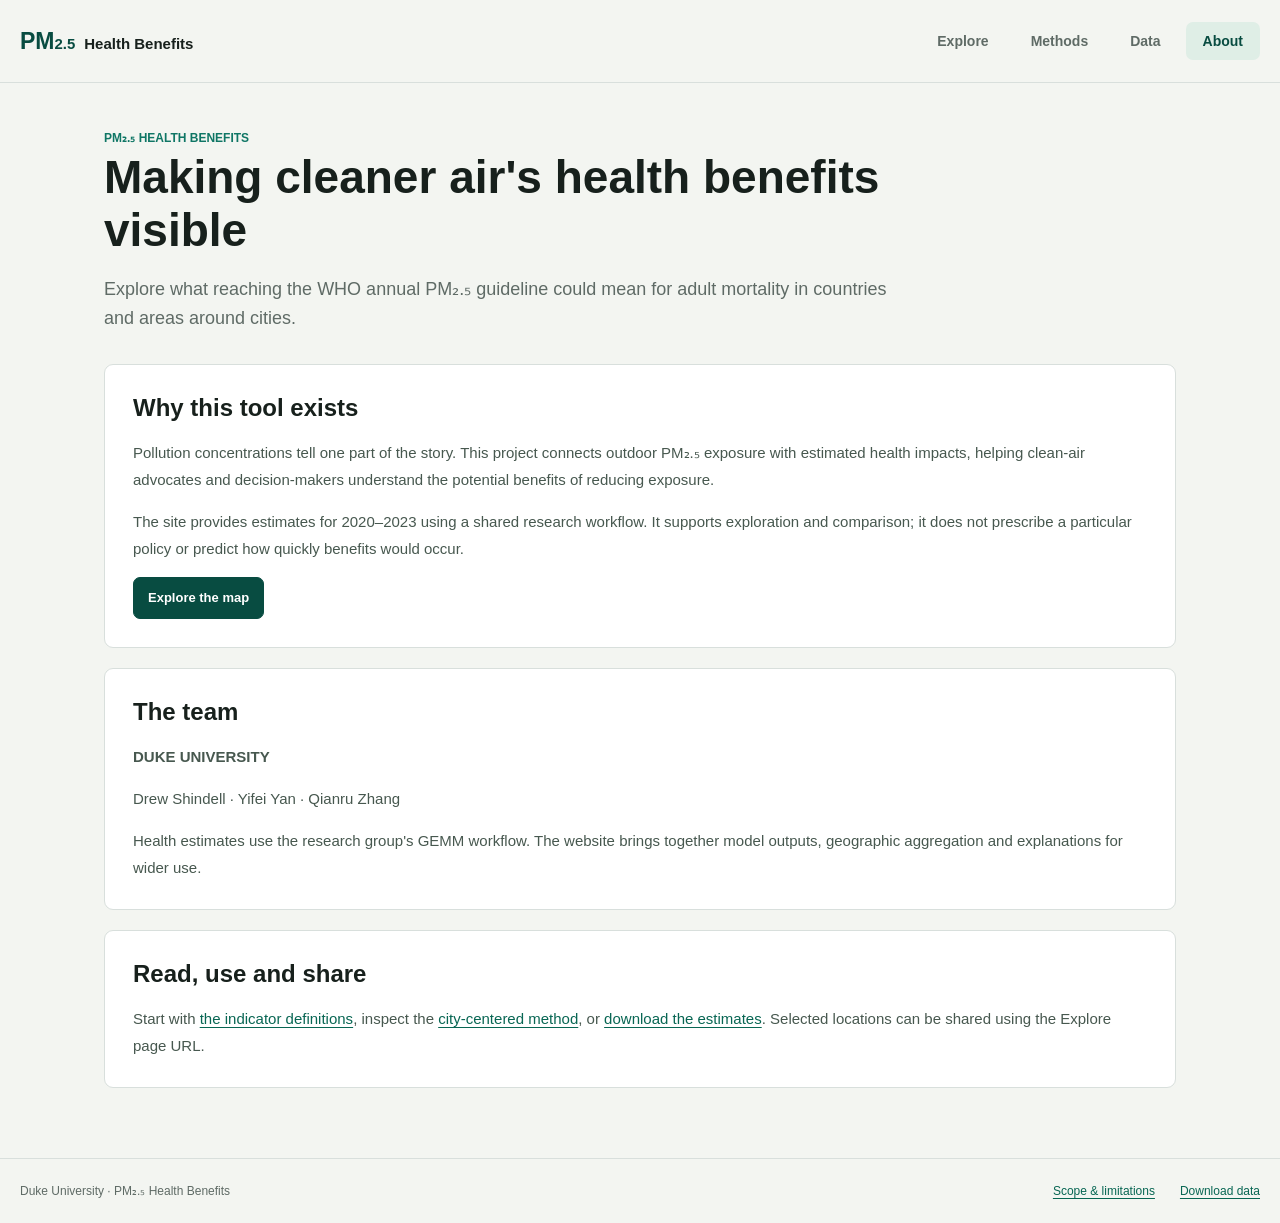
==== about.html @ fd4dfd5a "v1.0.0 对修改建议做出初步修改" ====
<!doctype html><html lang="en"><head><meta charset="utf-8"><meta name="viewport" content="width=device-width, initial-scale=1"><title>About · PM₂.₅ Health Benefits</title><link rel="icon" href="data:,"><link rel="stylesheet" href="./styles.css"><link rel="stylesheet" href="./site.css"><script src="./site.js" defer></script></head><body><a class="skip-link" href="#main">Skip to content</a><header class="site-header"><a class="brand" href="./index.html">PM<sub>2.5</sub><span>Health Benefits</span></a><button class="nav-toggle" type="button" aria-controls="siteNav" aria-expanded="false">Menu</button><nav id="siteNav" aria-label="Main navigation"><a href="./index.html" >Explore</a><a href="./methods.html" >Methods</a><a href="./data.html" >Data</a><a href="./about.html" aria-current="page">About</a></nav></header><main id="main" class="content-page"><p class="eyebrow">PM₂.₅ Health Benefits</p><h1>Making cleaner air's health benefits visible</h1><p class="page-lead">Explore what reaching the WHO annual PM₂.₅ guideline could mean for adult mortality in countries and areas around cities.</p><section class="article-card"><h2>Why this tool exists</h2><p>Pollution concentrations tell one part of the story. This project connects outdoor PM₂.₅ exposure with estimated health impacts, helping clean-air advocates and decision-makers understand the potential benefits of reducing exposure.</p><p>The site provides estimates for 2020–2023 using a shared research workflow. It supports exploration and comparison; it does not prescribe a particular policy or predict how quickly benefits would occur.</p><a class="button primary" href="./index.html">Explore the map</a></section><section class="article-card"><h2>The team</h2><p class="eyebrow">Duke University</p><p>Drew Shindell · Yifei Yan · Qianru Zhang</p><p>Health estimates use the research group's GEMM workflow. The website brings together model outputs, geographic aggregation and explanations for wider use.</p></section><section class="article-card"><h2>Read, use and share</h2><p>Start with <a href="./methods.html#indicators">the indicator definitions</a>, inspect the <a href="./methods.html#city-windows">city-centered method</a>, or <a href="./data.html">download the estimates</a>. Selected locations can be shared using the Explore page URL.</p></section></main><footer class="site-footer"><span>Duke University · PM₂.₅ Health Benefits</span><a href="./methods.html#limitations">Scope &amp; limitations</a><a href="./data.html">Download data</a></footer></body></html>
---- styles.css ----
:root {
  color-scheme: light;
  --ink: #17201c;
  --muted: #5f6b66;
  --line: #d8dfdc;
  --panel: #ffffff;
  --accent: #0f7665;
  --accent-dark: #084c41;
  --warn: #b4472f;
  --bg: #f3f5f1;
  --shadow: 0 18px 46px rgba(23, 32, 28, 0.14);
}

* {
  box-sizing: border-box;
}

body {
  margin: 0;
  min-height: 100vh;
  font-family: Inter, "Segoe UI", Arial, sans-serif;
  color: var(--ink);
  background: var(--bg);
}

button,
select,
input {
  font: inherit;
}

.app {
  padding: 20px;
}

.topbar {
  display: flex;
  align-items: end;
  justify-content: space-between;
  gap: 18px;
  max-width: 1500px;
  margin: 0 auto 16px;
}

.eyebrow,
.section-label,
.panel-label {
  margin: 0 0 6px;
  color: var(--accent);
  font-size: 12px;
  font-weight: 800;
  letter-spacing: 0;
  text-transform: uppercase;
}

h1 {
  margin: 0;
  font-size: clamp(28px, 4vw, 46px);
  line-height: 1.05;
  letter-spacing: 0;
}

.title-subtitle {
  max-width: 900px;
  margin: 10px 0 0;
  color: var(--muted);
  font-size: 15px;
  line-height: 1.45;
}

.top-actions {
  display: flex;
  flex-wrap: wrap;
  justify-content: flex-end;
  gap: 10px;
}

.select-control,
.controls {
  display: flex;
  align-items: center;
  gap: 8px;
  border: 1px solid var(--line);
  border-radius: 8px;
  padding: 6px;
  background: rgba(255, 255, 255, 0.9);
  box-shadow: 0 8px 24px rgba(23, 32, 28, 0.08);
}

.select-control span {
  padding-left: 6px;
  color: var(--muted);
  font-size: 12px;
  font-weight: 800;
  text-transform: uppercase;
}

.select-control .control-note {
  max-width: 150px;
  color: var(--accent-dark);
  font-size: 11px;
  font-weight: 700;
  line-height: 1.2;
}

select:disabled {
  color: #7a8580;
  cursor: not-allowed;
  opacity: 0.7;
}

select {
  border: 0;
  border-radius: 6px;
  padding: 9px 28px 9px 10px;
  color: var(--ink);
  background: #eef5f1;
}

input {
  border: 1px solid var(--line);
  border-radius: 8px;
  padding: 10px 11px;
  color: var(--ink);
  background: #f8faf6;
}

.mode-button {
  min-width: 96px;
  border: 0;
  border-radius: 6px;
  padding: 10px 14px;
  color: var(--muted);
  background: transparent;
  cursor: pointer;
}

.mode-button.active {
  color: #fff;
  background: var(--accent-dark);
}

.workspace {
  display: grid;
  grid-template-columns: minmax(0, 1fr) 370px;
  gap: 16px;
  max-width: 1500px;
  margin: 0 auto;
}

.map-shell,
.panel,
.info-panel {
  border: 1px solid var(--line);
  border-radius: 8px;
  background: var(--panel);
  box-shadow: var(--shadow);
}

.map-shell {
  position: relative;
  align-self: start;
  overflow: hidden;
}

#map {
  position: relative;
  width: 100%;
  aspect-ratio: 2 / 1;
  overflow: hidden;
  background: #f5f8f7;
  touch-action: none;
}

#map svg {
  display: block;
  width: 100%;
  height: 100%;
}

.world-sphere {
  fill: #dce9e8;
}

.map-graticule {
  fill: none;
  stroke: #aebbbb;
  stroke-width: 0.7;
  stroke-opacity: 0.62;
  vector-effect: non-scaling-stroke;
  pointer-events: none;
}

.world-outline {
  fill: none;
  stroke: #667673;
  stroke-width: 1.35;
  vector-effect: non-scaling-stroke;
  pointer-events: none;
}

.country-shape,
.ndlsa-shape,
.city-marker {
  cursor: pointer;
}

.country-shape,
.ndlsa-shape {
  vector-effect: non-scaling-stroke;
}

.country-shape:focus,
.ndlsa-shape:focus,
.city-marker:focus {
  outline: none;
}

.country-shape:focus-visible {
  filter: none;
  stroke: #17201c !important;
  stroke-width: 3px !important;
}

.ndlsa-shape:focus-visible,
.city-marker:focus-visible {
  filter: drop-shadow(0 0 3px #17201c);
}

.map-projection-note {
  margin: 0;
  border-top: 1px solid var(--line);
  padding: 9px 14px 10px;
  color: var(--muted);
  background: #fbfcfa;
  font-size: 11px;
  line-height: 1.4;
}

.map-toolbar {
  position: relative;
  z-index: 2;
  display: flex;
  align-items: flex-start;
  justify-content: space-between;
  gap: 16px;
  border-bottom: 1px solid var(--line);
  padding: 12px 16px;
  background: #fbfcfa;
}

.map-toolbar strong {
  display: block;
  font-size: 17px;
}

.map-toolbar span {
  color: var(--muted);
  font-size: 13px;
}

.legend {
  display: flex;
  flex-direction: column;
  align-items: flex-start;
  gap: 6px;
  border: 1px solid var(--line);
  border-radius: 8px;
  padding: 8px 10px;
  background: rgba(255, 255, 255, 0.9);
}

.legend-row {
  display: flex;
  align-items: center;
  gap: 6px;
}

.legend-color-row {
  gap: 4px;
}

.legend-swatch {
  width: 18px;
  height: 12px;
  border: 1px solid rgba(23, 32, 28, 0.18);
  border-radius: 2px;
}

.swatch-1 { background: #dcefd4; }
.swatch-2 { background: #a8d2bf; }
.swatch-3 { background: #4ba58a; }
.swatch-4 { background: #0f7665; }
.swatch-5 { background: #b4472f; }

.legend .legend-caption {
  color: var(--muted);
  font-size: 11px;
}

.legend-size-row {
  min-height: 38px;
  align-items: flex-end;
}

.size-legend-item {
  display: inline-flex;
  align-items: flex-end;
  gap: 4px;
}

.legend-circle {
  display: inline-block;
  flex: 0 0 auto;
  border: 1px solid #ffffff;
  border-radius: 50%;
  background: var(--accent);
  box-shadow: 0 0 0 1px rgba(23, 32, 28, 0.28);
}

.panel {
  height: auto;
  min-height: 700px;
  overflow: visible;
  padding: 22px;
}

.picker-panel {
  display: grid;
  grid-template-columns: minmax(0, 1.15fr) minmax(120px, 0.85fr);
  gap: 10px;
  margin-bottom: 18px;
  padding-bottom: 18px;
  border-bottom: 1px solid var(--line);
}

.picker-panel label,
.picker-search-field {
  display: grid;
  gap: 7px;
}

.picker-search-field > label {
  display: block;
}

.picker-panel span {
  color: var(--muted);
  font-size: 12px;
  font-weight: 800;
  text-transform: uppercase;
}

.picker-panel select,
.picker-panel input {
  width: 100%;
  border: 1px solid var(--line);
  min-height: 42px;
  background: #f8faf6;
}

.search-input-wrap {
  position: relative;
}

.search-input-wrap input {
  padding-right: 11px;
}

.search-input-wrap:has(.search-clear:not([hidden])) input {
  padding-right: 42px;
}

.search-clear {
  position: absolute;
  top: 50%;
  right: 4px;
  display: grid;
  width: 34px;
  height: 34px;
  transform: translateY(-50%);
  place-items: center;
  border: 0;
  border-radius: 6px;
  padding: 0;
  color: var(--muted);
  background: transparent;
  font: 600 21px/1 system-ui, sans-serif;
  cursor: pointer;
}

.search-clear[hidden] {
  display: none;
}

.search-clear:hover,
.search-clear:focus-visible {
  color: #fff;
  background: var(--accent-dark);
  outline: none;
}

.panel h2 {
  margin: 0 0 6px;
  font-size: 25px;
  line-height: 1.15;
}

.selection-context {
  display: flex;
  flex-wrap: wrap;
  align-items: center;
  gap: 6px 10px;
  margin: 0 0 15px;
  color: var(--muted);
  line-height: 1.45;
}

.selection-context-item {
  font-size: 12px;
}

.selection-context-highlight {
  display: inline-flex;
  align-items: center;
  min-height: 29px;
  border: 1px solid rgba(15, 118, 101, 0.3);
  border-radius: 6px;
  padding: 4px 8px;
  color: var(--accent-dark);
  background: #eef7f3;
  font-size: 14px;
  line-height: 1.15;
}

.selection-context-prominent {
  min-height: 33px;
  padding: 5px 10px;
  border-color: rgba(15, 118, 101, 0.42);
  background: #e5f4ee;
  font-size: 16px;
}

.avoidable-insight {
  margin-bottom: 14px;
  border: 1px solid rgba(15, 118, 101, 0.36);
  border-radius: 8px;
  padding: 12px;
  background: #eef7f3;
}

.avoidable-insight-copy {
  display: grid;
  grid-template-columns: auto 1fr;
  align-items: center;
  gap: 10px;
}

.avoidable-insight-copy strong {
  color: var(--accent-dark);
  font-size: 27px;
  line-height: 1;
}

.avoidable-insight-copy span {
  color: var(--muted);
  font-size: 11px;
  font-weight: 700;
  line-height: 1.35;
}

.avoidable-progress {
  height: 6px;
  margin-top: 10px;
  overflow: hidden;
  border-radius: 999px;
  background: rgba(15, 118, 101, 0.14);
}

.avoidable-progress span {
  display: block;
  width: 0;
  height: 100%;
  border-radius: inherit;
  background: var(--accent);
  transition: width 180ms ease;
}

.metric-grid {
  display: grid;
  grid-template-columns: 1fr 1fr;
  gap: 10px;
}

.metric {
  min-height: 112px;
  border: 1px solid var(--line);
  border-radius: 8px;
  padding: 12px;
  background: #f8faf6;
}

.is-hidden {
  display: none !important;
}

.metric span {
  display: block;
  min-height: 31px;
  color: var(--muted);
  font-size: 12px;
  font-weight: 700;
}

.metric strong {
  display: block;
  margin-top: 8px;
  font-size: 22px;
  line-height: 1;
}

.metric-primary {
  border-color: rgba(15, 118, 101, 0.42);
  background: #eef7f3;
}

.metric-primary strong {
  color: var(--accent-dark);
  font-size: 25px;
}

.metric-secondary {
  background: #fbfcfa;
}

.metric-secondary strong {
  font-size: 19px;
}

.uncertainty {
  display: block;
  margin-top: 7px;
  color: var(--muted);
  font-size: 11px;
  line-height: 1.25;
}

.age-table-wrap {
  margin-top: 20px;
}

.age-table-wrap h3 {
  margin: 0 0 10px;
  font-size: 16px;
}

.age-row {
  display: grid;
  grid-template-columns: 58px 1fr 1fr 58px;
  gap: 8px;
  padding: 8px 0;
  border-bottom: 1px solid var(--line);
  color: var(--muted);
  font-size: 12px;
}

.age-row strong {
  color: var(--ink);
}

.age-row.age-header {
  padding-top: 0;
  color: var(--ink);
  font-size: 10px;
  font-weight: 800;
  text-transform: uppercase;
}

.info-grid {
  display: grid;
  grid-template-columns: repeat(2, minmax(0, 1fr));
  gap: 16px;
  max-width: 1500px;
  margin: 16px auto 0;
}

.info-panel {
  padding: 20px;
}

.info-panel h2 {
  margin: 0 0 10px;
}

.info-panel p {
  margin: 0;
  color: var(--muted);
  line-height: 1.55;
}

.mobile-details summary {
  display: none;
}

.resources-panel {
  border: 1px solid var(--line);
  border-radius: 8px;
  padding: 20px;
  background: var(--panel);
  box-shadow: var(--shadow);
}

.resources-panel h2 {
  margin: 0 0 10px;
}

.resources-panel p {
  margin: 0;
  color: var(--muted);
  line-height: 1.55;
}

.resources-grid {
  display: grid;
  grid-template-columns: minmax(0, 2fr) minmax(260px, 0.7fr);
  gap: 16px;
  max-width: 1500px;
  margin: 16px auto 0;
}

.references ol {
  margin: 0;
  padding-left: 22px;
  color: var(--muted);
}

.references li {
  margin: 0 0 9px;
  line-height: 1.45;
}

.references a {
  color: var(--accent-dark);
}

sub,
sup {
  line-height: 0;
}

.map-tooltip {
  position: absolute;
  z-index: 4;
  max-width: min(340px, calc(100% - 24px));
  border: 1px solid rgba(23, 32, 28, 0.16);
  border-radius: 8px;
  padding: 8px 10px;
  color: var(--ink);
  background: rgba(255, 255, 255, 0.97);
  box-shadow: 0 10px 26px rgba(23, 32, 28, 0.14);
  font-size: 12px;
  line-height: 1.4;
  pointer-events: none;
}

.map-tooltip strong {
  display: block;
  margin-bottom: 3px;
}

.map-tooltip span {
  display: block;
  color: var(--muted);
}

.map-status {
  position: absolute;
  z-index: 5;
  top: 50%;
  left: 50%;
  display: grid;
  width: min(390px, calc(100% - 36px));
  transform: translate(-50%, -50%);
  justify-items: center;
  gap: 8px;
  border: 1px solid rgba(23, 32, 28, 0.16);
  border-radius: 10px;
  padding: 18px;
  color: var(--ink);
  background: rgba(255, 255, 255, 0.97);
  box-shadow: 0 12px 32px rgba(23, 32, 28, 0.16);
  text-align: center;
}

.map-status[hidden] {
  display: none;
}

.map-status strong {
  font-size: 16px;
}

.map-status > span:not(.map-status-spinner) {
  color: var(--muted);
  font-size: 12px;
  line-height: 1.4;
}

.map-status-spinner {
  width: 26px;
  height: 26px;
  border: 3px solid rgba(15, 118, 101, 0.2);
  border-top-color: var(--accent);
  border-radius: 50%;
  animation: map-status-spin 750ms linear infinite;
}

.map-status.is-error .map-status-spinner {
  display: none;
}

.map-status.is-error strong {
  color: var(--warn);
}

.map-status button {
  border: 0;
  border-radius: 7px;
  padding: 9px 16px;
  color: #fff;
  background: var(--accent-dark);
  font-weight: 800;
  cursor: pointer;
}

#map[aria-busy="true"] .map-zoom-controls {
  pointer-events: none;
  opacity: 0.42;
}

@keyframes map-status-spin {
  to {
    transform: rotate(360deg);
  }
}

.map-zoom-controls {
  position: absolute;
  z-index: 3;
  top: 10px;
  left: 10px;
  display: grid;
  overflow: hidden;
  border: 1px solid rgba(23, 32, 28, 0.2);
  border-radius: 7px;
  background: rgba(255, 255, 255, 0.94);
  box-shadow: 0 3px 10px rgba(23, 32, 28, 0.12);
}

.map-zoom-controls button {
  width: 32px;
  height: 30px;
  border: 0;
  border-bottom: 1px solid rgba(23, 32, 28, 0.14);
  padding: 0;
  color: var(--ink);
  background: transparent;
  font: 700 18px/1 system-ui, sans-serif;
  cursor: pointer;
}

.map-zoom-controls button:last-child {
  border-bottom: 0;
  font-size: 15px;
}

.map-zoom-controls button:hover,
.map-zoom-controls button:focus-visible {
  color: #fff;
  background: var(--accent-dark);
  outline: none;
}

@media (max-width: 980px) {
  .topbar,
  .workspace,
  .info-grid,
  .resources-grid {
    grid-template-columns: 1fr;
  }

  .topbar {
    display: grid;
  }

  .top-actions {
    justify-content: stretch;
  }

  .select-control,
  .controls {
    flex: 1;
  }

  .workspace,
  .info-grid,
  .resources-grid {
    display: grid;
  }

  .map-shell,
  .panel {
    min-height: 560px;
  }

  .panel {
    height: auto;
    overflow-y: visible;
  }

}

@media (max-width: 700px) {
  .map-toolbar {
    flex-direction: column;
  }

  .map-shell,
  #map {
    min-height: 0;
  }

  .legend {
    max-width: 100%;
  }

  .legend-color-row,
  .legend-size-row {
    flex-wrap: wrap;
  }

  .metric-grid {
    grid-template-columns: 1fr;
  }

  .picker-panel {
    grid-template-columns: 1fr;
  }

  .mobile-details summary {
    display: flex;
    min-height: 44px;
    align-items: center;
    justify-content: space-between;
    gap: 10px;
    border: 1px solid var(--line);
    border-radius: 7px;
    padding: 10px 12px;
    color: var(--accent-dark);
    background: #eef5f1;
    font-size: 13px;
    font-weight: 800;
    cursor: pointer;
    list-style: none;
  }

  .mobile-details summary::-webkit-details-marker {
    display: none;
  }

  .mobile-details summary::after {
    content: "+";
    font-size: 19px;
    line-height: 1;
  }

  .mobile-details[open] summary::after {
    content: "−";
  }

  .mobile-details[open] .mobile-details-content {
    margin-top: 12px;
  }
}

@media (min-width: 981px) {
  .map-shell {
    position: sticky;
    top: 16px;
  }
}

@media (min-width: 981px) and (max-width: 1250px) {
  .info-grid {
    grid-template-columns: 1fr 1fr;
  }
}
---- site.css ----
/* Shared V5 navigation and page layout; keeps the existing map visual language. */
[hidden] { display: none !important; }
.sr-only { position: absolute; width: 1px; height: 1px; padding: 0; margin: -1px; overflow: hidden; clip: rect(0,0,0,0); white-space: nowrap; border: 0; }
html { scroll-behavior: smooth; scroll-padding-top: 24px; }
a { color: #086653; text-underline-offset: 3px; }
a:hover { color: #123f35; }
button, a, input, select { -webkit-tap-highlight-color: transparent; }
:focus-visible { outline: 3px solid #357eaf; outline-offset: 3px; }
button { cursor: pointer; }
button:disabled { cursor: not-allowed; opacity: .55; }
.skip-link { position: absolute; top: -100px; left: 16px; z-index: 100; background: white; padding: 12px; }
.skip-link:focus { top: 8px; }
.site-header { max-width: 1500px; margin: 0 auto; padding: 22px 20px; display: flex; align-items: center; justify-content: space-between; gap: 20px; border-bottom: 1px solid var(--line); }
.brand { display: inline-flex; align-items: baseline; gap: 9px; color: var(--accent-dark); font-size: 23px; font-weight: 800; text-decoration: none; white-space: nowrap; }
.brand sub { font-size: .65em; margin-left: -9px; }
.brand span { color: var(--ink); font-size: 15px; font-weight: 600; }
#siteNav { display: flex; align-items: center; gap: 8px; }
#siteNav a { padding: 11px 17px; border-radius: 7px; text-decoration: none; color: var(--muted); font-size: 14px; font-weight: 700; }
#siteNav a:hover { background: #e7eeea; }
#siteNav a[aria-current="page"] { background: #dfeee6; color: var(--accent-dark); }
.nav-toggle { display: none; border: 1px solid var(--line); border-radius: 6px; padding: 10px 14px; background: white; }
.site-footer { max-width: 1500px; margin: 30px auto 0; padding: 25px 20px; border-top: 1px solid var(--line); display: flex; flex-wrap: wrap; gap: 14px 25px; font-size: 12px; color: var(--muted); }
.site-footer span { margin-right: auto; }
.app { padding-top: 28px; }
.topbar { align-items: start; }
.topbar h1 { max-width: 850px; font-size: clamp(27px, 3vw, 40px); line-height: 1.14; }
.title-subtitle { max-width: 760px; }
.top-actions { flex-shrink: 0; max-width: 310px; }
.select-control { flex-wrap: wrap; }
.scope-note { max-width: 1500px; margin: 0 auto 18px; font-size: 12px; color: var(--muted); line-height: 1.6; }
.workspace { grid-template-columns: minmax(0, 1fr) 390px; }
.map-toolbar { gap: 14px; align-items: start; }
.map-toolbar > div:first-child { flex: 1; min-width: 0; }
.legend { flex-shrink: 0; max-width: 290px; }
.legend-caption { line-height: 1.45; }
.legend-color-row { flex-wrap: wrap; }
.legend-key { display: inline-flex; align-items: center; gap: 4px; white-space: nowrap; }
.window-toggle { display: flex; flex-wrap: wrap; align-items: center; gap: 8px; margin: 12px 16px 0; font-size: 13px; font-weight: 700; }
.window-toggle input, .detail-toggle input { accent-color: var(--accent-dark); width: 17px; height: 17px; }
.window-toggle span { font-size: 11px; color: var(--muted); font-weight: 400; }
.panel { min-height: 0; padding: 20px; }
.metric span { line-height: 1.4; }
.metric strong { line-height: 1.15; }
.small-note { font-size: 12px; line-height: 1.6; color: var(--muted); }
.button-row { display: flex; flex-wrap: wrap; gap: 8px; }
.button { display: inline-flex; align-items: center; justify-content: center; min-height: 42px; padding: 10px 14px; background: white; color: var(--accent-dark); border: 1px solid #b7c8bf; border-radius: 7px; font-size: 13px; font-weight: 700; line-height: 1.4; text-decoration: none; }
.button:hover:not(:disabled) { background: #eaf3ee; }
.button.primary { background: var(--accent-dark); color: white; border-color: var(--accent-dark); }
.button.primary:hover:not(:disabled) { background: #0b6552; }
.selection-actions .button { flex: 1; }
.detail-toggle { display: flex; align-items: center; gap: 7px; font-size: 12px; }
.age-table { overflow-x: auto; }
.data-table { width: 100%; border-collapse: collapse; font-size: 13px; text-align: left; }
.data-table th, .data-table td { padding: 13px 14px; border-bottom: 1px solid var(--line); vertical-align: top; line-height: 1.5; }
.data-table thead th { background: #eaf1eb; color: var(--accent-dark); font-weight: 700; }
.data-table tbody th { font-weight: 600; }
.data-table td { color: #43574c; font-variant-numeric: tabular-nums; }
.data-table tfoot { border-top: 2px solid #8baa99; background: #f1f6f2; }
.age-summary { font-size: 11px; }
.age-summary th, .age-summary td { padding: 9px 5px; }
.age-summary th:first-child { white-space: nowrap; }
.age-summary thead th { font-size: 10px; }
.selected-age { background: #e8f4ed; }
.comparison-section, .explore-note { max-width: 1500px; margin: 24px auto 0; padding: 24px; border: 1px solid var(--line); border-radius: 9px; background: white; }
.section-heading { display: flex; align-items: center; justify-content: space-between; gap: 18px; flex-wrap: wrap; }
.section-heading h2, .explore-note h2 { margin: 0; font-size: 24px; }
.comparison-section > p, .explore-note p { font-size: 14px; line-height: 1.65; color: var(--muted); }
.comparison-empty { background: #f5f8f4; border: 1px dashed #b7c8bf; padding: 30px; text-align: center; color: var(--muted); font-size: 14px; }
.table-scroll { overflow-x: auto; max-width: 100%; }
.comparison-table { min-width: 570px; }
.comparison-table th:not(:first-child), .comparison-table td { min-width: 175px; }
.comparison-table thead th:first-child { width: 245px; }
.comparison-table small { display: block; font-size: 11px; margin-top: 3px; }
.remove-location { display: block; margin-top: 8px; background: none; border: 0; padding: 5px 0; text-decoration: underline; color: #625b50; font-size: 11px; }
.content-page { max-width: 1120px; margin: 0 auto; padding: 48px 24px 20px; }
.content-page h1 { max-width: 900px; line-height: 1.15; font-size: clamp(30px, 4vw, 46px); }
.page-lead { max-width: 800px; font-size: 18px; color: var(--muted); line-height: 1.6; margin: 18px 0 32px; }
.article-card { padding: 28px; background: white; border: 1px solid var(--line); border-radius: 9px; margin-bottom: 20px; }
.article-card h2 { margin: 0 0 16px; font-size: 24px; line-height: 1.25; }
.article-card p, .article-card li, .article-card dd { line-height: 1.8; font-size: 15px; color: #47584f; }
.article-card p:last-child { margin-bottom: 0; }
.article-card li { margin-bottom: 12px; }
.article-card dt { font-size: 16px; font-weight: 750; margin-top: 22px; }
.article-card dd { margin: 8px 0 16px; }
.article-card a { overflow-wrap: anywhere; }
.download-grid { display: grid; grid-template-columns: 1fr 1fr; gap: 20px; }
.download-grid .article-card { display: flex; flex-direction: column; align-items: start; }
.download-grid .button { margin-top: auto; }
.method-layout { display: grid; grid-template-columns: 200px minmax(0, 1fr); gap: 25px; align-items: start; }
.method-toc { position: sticky; top: 24px; display: flex; flex-direction: column; gap: 14px; font-size: 13px; padding: 16px 0; }
.method-toc strong { margin-bottom: 4px; }
.method-toc a { text-decoration: none; }
.method-toc a:hover { text-decoration: underline; }
.references li { font-size: 13px; }
@media (max-width: 1150px) {
  .map-toolbar { flex-direction: column; }
  .legend { max-width: 100%; }
  .workspace { grid-template-columns: minmax(0, 1fr) 365px; }
}
@media (max-width: 980px) {
  .workspace { grid-template-columns: 1fr; }
  .map-shell { min-height: 0; }
  .top-actions { max-width: none; justify-content: start; }
  .panel { min-height: 0; }
  .method-layout { grid-template-columns: 1fr; }
  .method-toc { position: static; flex-direction: row; flex-wrap: wrap; padding-top: 0; }
  .method-toc strong { flex-basis: 100%; }
  .age-summary { font-size: 13px; }
}
@media (max-width: 600px) {
  .site-header { padding: 16px; flex-wrap: wrap; gap: 12px; }
  .brand { font-size: 21px; }
  .brand span { font-size: 13px; }
  .nav-toggle { display: inline-block; }
  #siteNav { display: none; flex-basis: 100%; flex-wrap: wrap; }
  #siteNav.is-open { display: flex; }
  #siteNav a { flex: 1; padding: 10px; text-align: center; }
  .app { padding: 22px 12px; }
  .content-page { padding: 30px 16px 10px; }
  .article-card { padding: 20px; }
  .download-grid { grid-template-columns: 1fr; gap: 0; }
  .comparison-section, .explore-note { padding: 18px; }
  .page-lead { font-size: 16px; }
  .metric-grid { grid-template-columns: 1fr 1fr; }
  .metric { min-width: 0; padding: 10px; }
  .metric-primary strong { font-size: 22px; }
  .metric strong { overflow-wrap: anywhere; }
  .age-summary { font-size: 11px; }
  .site-footer { margin-top: 10px; }
}
@media (prefers-reduced-motion: reduce) { html { scroll-behavior: auto; } * { transition: none !important; } }
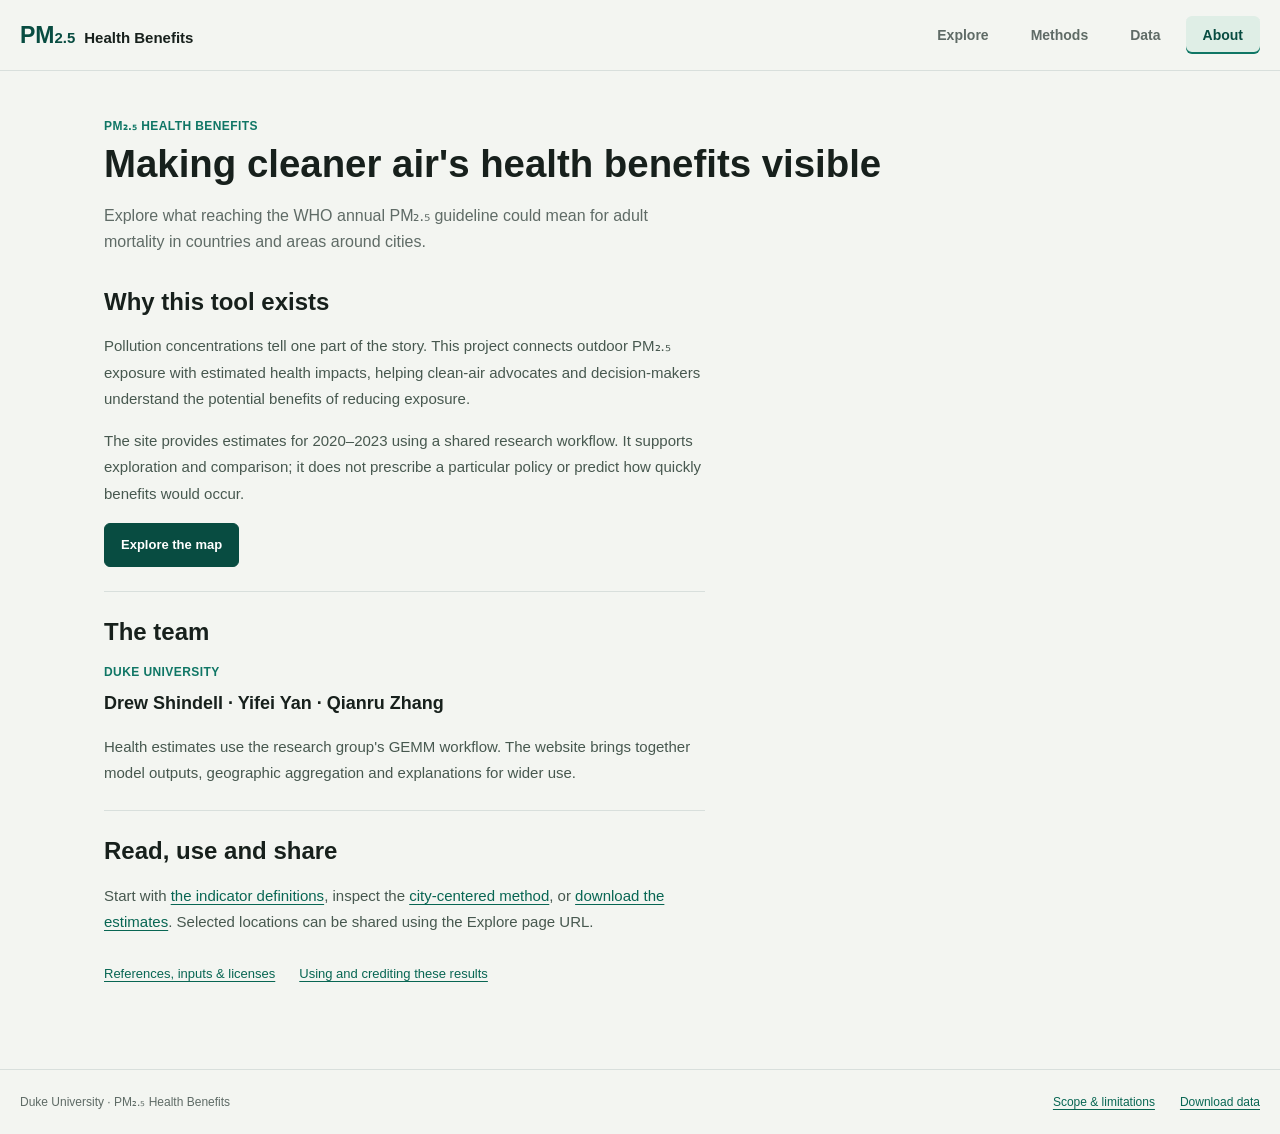
==== commit cc03cb73: "Polish website UI, SEO and error handling" ====
--- a/about.html
+++ b/about.html
@@ -1 +1,15 @@
-<!doctype html><html lang="en"><head><meta charset="utf-8"><meta name="viewport" content="width=device-width, initial-scale=1"><title>About · PM₂.₅ Health Benefits</title><link rel="icon" href="data:,"><link rel="stylesheet" href="./styles.css"><link rel="stylesheet" href="./site.css"><script src="./site.js" defer></script></head><body><a class="skip-link" href="#main">Skip to content</a><header class="site-header"><a class="brand" href="./index.html">PM<sub>2.5</sub><span>Health Benefits</span></a><button class="nav-toggle" type="button" aria-controls="siteNav" aria-expanded="false">Menu</button><nav id="siteNav" aria-label="Main navigation"><a href="./index.html" >Explore</a><a href="./methods.html" >Methods</a><a href="./data.html" >Data</a><a href="./about.html" aria-current="page">About</a></nav></header><main id="main" class="content-page"><p class="eyebrow">PM₂.₅ Health Benefits</p><h1>Making cleaner air's health benefits visible</h1><p class="page-lead">Explore what reaching the WHO annual PM₂.₅ guideline could mean for adult mortality in countries and areas around cities.</p><section class="article-card"><h2>Why this tool exists</h2><p>Pollution concentrations tell one part of the story. This project connects outdoor PM₂.₅ exposure with estimated health impacts, helping clean-air advocates and decision-makers understand the potential benefits of reducing exposure.</p><p>The site provides estimates for 2020–2023 using a shared research workflow. It supports exploration and comparison; it does not prescribe a particular policy or predict how quickly benefits would occur.</p><a class="button primary" href="./index.html">Explore the map</a></section><section class="article-card"><h2>The team</h2><p class="eyebrow">Duke University</p><p>Drew Shindell · Yifei Yan · Qianru Zhang</p><p>Health estimates use the research group's GEMM workflow. The website brings together model outputs, geographic aggregation and explanations for wider use.</p></section><section class="article-card"><h2>Read, use and share</h2><p>Start with <a href="./methods.html#indicators">the indicator definitions</a>, inspect the <a href="./methods.html#city-windows">city-centered method</a>, or <a href="./data.html">download the estimates</a>. Selected locations can be shared using the Explore page URL.</p></section></main><footer class="site-footer"><span>Duke University · PM₂.₅ Health Benefits</span><a href="./methods.html#limitations">Scope &amp; limitations</a><a href="./data.html">Download data</a></footer></body></html>+<!doctype html><html lang="en"><head><meta charset="utf-8"><meta name="viewport" content="width=device-width, initial-scale=1"><title>About · PM₂.₅ Health Benefits</title><meta name="description" content="Learn about the PM₂.₅ Health Benefits project, its Duke University team, research context, methods and data sources.">
+<meta property="og:type" content="website">
+<meta property="og:site_name" content="PM₂.₅ Health Benefits">
+<meta property="og:title" content="About · PM₂.₅ Health Benefits">
+<meta property="og:description" content="Learn about the PM₂.₅ Health Benefits project, its Duke University team, research context, methods and data sources.">
+<meta property="og:locale" content="en_US">
+<link rel="icon" type="image/svg+xml" href="./assets/favicon.svg"><link rel="stylesheet" href="./styles.css"><link rel="stylesheet" href="./site.css"><link rel="stylesheet" href="./data-about.css"><script src="./site.js" defer></script><link rel="canonical" href="https://yifeiiii0129.github.io/PM2.5/about.html">
+<meta property="og:url" content="https://yifeiiii0129.github.io/PM2.5/about.html">
+<meta property="og:image" content="https://yifeiiii0129.github.io/PM2.5/assets/share-preview.png">
+<meta property="og:image:type" content="image/png">
+<meta property="og:image:width" content="1200">
+<meta property="og:image:height" content="630">
+<meta property="og:image:alt" content="PM₂.₅ Health Benefits: a world map of potential health benefits at the WHO guideline. Estimates for adults aged 25+, 2023.">
+<meta name="twitter:card" content="summary_large_image">
+</head><body><a class="skip-link" href="#main">Skip to content</a><header class="site-header"><a class="brand" href="./index.html">PM<sub>2.5</sub><span>Health Benefits</span></a><button class="nav-toggle" type="button" aria-controls="siteNav" aria-expanded="false">Menu</button><nav id="siteNav" aria-label="Main navigation"><a href="./index.html" >Explore</a><a href="./methods.html" >Methods</a><a href="./data.html" >Data</a><a href="./about.html" aria-current="page">About</a></nav></header><main id="main" class="content-page about-page"><p class="eyebrow">PM₂.₅ Health Benefits</p><h1>Making cleaner air's health benefits visible</h1><p class="page-lead">Explore what reaching the WHO annual PM₂.₅ guideline could mean for adult mortality in countries and areas around cities.</p><section class="about-section"><h2>Why this tool exists</h2><p>Pollution concentrations tell one part of the story. This project connects outdoor PM₂.₅ exposure with estimated health impacts, helping clean-air advocates and decision-makers understand the potential benefits of reducing exposure.</p><p>The site provides estimates for 2020–2023 using a shared research workflow. It supports exploration and comparison; it does not prescribe a particular policy or predict how quickly benefits would occur.</p><a class="button primary" href="./index.html">Explore the map</a></section><section class="about-section team-section"><h2>The team</h2><p class="eyebrow">Duke University</p><p class="team-names">Drew Shindell · Yifei Yan · Qianru Zhang</p><p>Health estimates use the research group's GEMM workflow. The website brings together model outputs, geographic aggregation and explanations for wider use.</p></section><section class="about-section"><h2>Read, use and share</h2><p>Start with <a href="./methods.html#indicators">the indicator definitions</a>, inspect the <a href="./methods.html#city-windows">city-centered method</a>, or <a href="./data.html">download the estimates</a>. Selected locations can be shared using the Explore page URL.</p><nav class="about-resources" aria-label="Sources and reuse"><a href="./methods.html#references">References, inputs &amp; licenses</a><a href="./data.html#crediting">Using and crediting these results</a></nav></section></main><footer class="site-footer"><span>Duke University · PM₂.₅ Health Benefits</span><a href="./methods.html#limitations">Scope &amp; limitations</a><a href="./data.html">Download data</a></footer></body></html>
--- a/styles.css
+++ b/styles.css
@@ -8,7 +8,20 @@
   --accent-dark: #084c41;
   --warn: #b4472f;
   --bg: #f3f5f1;
-  --shadow: 0 18px 46px rgba(23, 32, 28, 0.14);
+  --shadow: 0 2px 8px rgba(23, 32, 28, 0.035);
+  --space-1: 4px;
+  --space-2: 8px;
+  --space-3: 12px;
+  --space-4: 16px;
+  --space-6: 24px;
+  --space-8: 32px;
+  --radius-control: 6px;
+  --radius-card: 8px;
+  --text-helper: 12px;
+  --text-label: 13px;
+  --text-body: 15px;
+  --text-section: 24px;
+  --control-height: 44px;
 }
 
 * {
--- a/site.css
+++ b/site.css
@@ -92,6 +92,162 @@
 .method-toc a { text-decoration: none; }
 .method-toc a:hover { text-decoration: underline; }
 .references li { font-size: 13px; }
+/* Phase 1: shared visual refinements; existing layout and breakpoints stay in place. */
+body { font-size: var(--text-body); }
+.topbar h1, .content-page h1 { font-size: clamp(28px, 3vw, 40px); line-height: 1.2; font-weight: 700; }
+.eyebrow, .section-label, .panel-label { margin-bottom: var(--space-2); font-weight: 600; letter-spacing: .035em; }
+.title-subtitle { margin-top: var(--space-3); line-height: 1.6; }
+.page-lead { font-size: 16px; margin-top: var(--space-4); margin-bottom: var(--space-8); }
+.section-heading h2, .explore-note h2, .article-card h2, .panel h2 { font-size: var(--text-section); line-height: 1.3; font-weight: 600; }
+.article-card p, .article-card li, .article-card dd { line-height: 1.7; }
+.article-card dt { font-weight: 600; }
+.map-toolbar strong { font-weight: 600; line-height: 1.4; }
+.map-toolbar > div:first-child > span { line-height: 1.5; }
+.site-header { padding-top: var(--space-4); padding-bottom: var(--space-4); }
+.brand { font-weight: 700; }
+#siteNav a { border-radius: var(--radius-control); font-weight: 600; }
+#siteNav a[aria-current="page"] { box-shadow: inset 0 -2px 0 var(--accent); }
+.topbar { gap: var(--space-4); }
+.top-actions { gap: var(--space-2); }
+.select-control, .controls { padding: var(--space-1); box-shadow: none; border-radius: var(--radius-card); background: var(--panel); }
+.select-control span, .picker-panel span { font-size: var(--text-helper); font-weight: 600; }
+.select-control .control-note { color: var(--muted); font-size: var(--text-helper); font-weight: 400; line-height: 1.4; }
+.select-control select, .picker-panel select, .picker-panel input {
+  min-height: var(--control-height);
+  border: 1px solid var(--line);
+  border-radius: var(--radius-control);
+  padding-top: var(--space-2);
+  padding-bottom: var(--space-2);
+  padding-left: var(--space-3);
+  background: #f8faf6;
+  font-size: var(--text-label);
+  line-height: 1.5;
+}
+.select-control select:not(:disabled), .picker-panel select:not(:disabled), .picker-panel input:not(:disabled) { border-color: #819087; }
+.select-control select:hover:not(:disabled), .picker-panel select:hover:not(:disabled), .picker-panel input:hover:not(:disabled) { border-color: #657a6e; }
+.picker-panel label, .picker-search-field { gap: var(--space-2); }
+.search-clear { border-radius: var(--radius-control); }
+.button, .nav-toggle, .mode-button, .map-status button {
+  min-height: var(--control-height);
+  border-radius: var(--radius-control);
+  padding: var(--space-2) var(--space-4);
+  font-size: var(--text-label);
+  font-weight: 600;
+  line-height: 1.5;
+}
+.button:disabled { opacity: 1; color: #68756e; background: #edf0ed; border-color: var(--line); }
+.button.primary:disabled { color: #4f665a; background: #e3ece6; border-color: #c7d6cd; }
+.nav-toggle { color: var(--accent-dark); }
+.nav-toggle:hover { background: #eaf3ee; }
+.map-shell, .panel, .info-panel, .resources-panel, .article-card, .comparison-section, .explore-note { border-radius: var(--radius-card); }
+.article-card { padding: var(--space-6); margin-bottom: var(--space-6); }
+.comparison-section, .explore-note { padding: var(--space-6); }
+.legend, .metric, .avoidable-insight, .map-status { border-radius: var(--radius-card); }
+.metric { border-color: #e1e6e2; }
+.metric-primary { border-color: #c0d9cc; }
+.metric span { font-weight: 500; }
+.metric strong { font-weight: 600; font-variant-numeric: tabular-nums; }
+.uncertainty { margin-top: var(--space-2); font-size: var(--text-helper); line-height: 1.45; }
+.small-note { font-size: var(--text-helper); }
+.map-status { box-shadow: 0 4px 16px rgba(23, 32, 28, .08); }
+/* Phase 2: Explore controls and result hierarchy. Map geometry is unchanged. */
+.app .topbar { flex-direction: column; align-items: stretch; gap: var(--space-3); margin-bottom: var(--space-2); }
+.app .top-actions {
+  align-self: start;
+  align-items: flex-start;
+  justify-content: flex-start;
+  max-width: 100%;
+  gap: var(--space-3) var(--space-6);
+  padding: 0;
+  border: 0;
+  background: transparent;
+}
+.app .select-control { flex: 0 1 auto; min-width: 0; padding: 0; border: 0; background: transparent; gap: var(--space-2); }
+.app .select-control > span { padding-left: 0; text-transform: none; font-size: var(--text-label); }
+.app .select-control select { min-width: 88px; }
+.app .select-control .control-note { max-width: none; }
+.app .control-note:empty { display: none; }
+.app .scope-note { margin-bottom: var(--space-3); }
+.app .map-toolbar { padding: 10px var(--space-4); gap: var(--space-3) var(--space-4); }
+.app .map-toolbar strong { margin-bottom: var(--space-1); }
+.app .map-toolbar > div:first-child > span { display: block; }
+.app .legend { border: 0; padding: 2px 0 0; background: transparent; gap: var(--space-1); }
+.app .legend-color-row { gap: var(--space-1) var(--space-2); }
+.app .legend-key > span:last-child, .app .size-legend-item > span:last-child { font-size: var(--text-helper); }
+.app .legend-swatch { flex-shrink: 0; width: 16px; height: 10px; }
+.app .legend-size-row { min-height: 0; gap: var(--space-3); margin-top: var(--space-1); }
+.app .size-legend-item { align-items: center; }
+.app .window-toggle { margin-bottom: var(--space-3); font-weight: 600; }
+.app .panel { min-width: 0; box-shadow: none; }
+.app .picker-panel { gap: var(--space-3); margin-bottom: var(--space-6); padding-bottom: 0; border-bottom: 0; align-items: start; }
+.app .picker-panel > *, .app .search-input-wrap { min-width: 0; }
+.app .picker-panel label, .app .picker-search-field { align-content: start; }
+.app .picker-panel span { text-transform: none; line-height: 1.5; }
+.app .picker-panel select, .app .picker-panel input { height: var(--control-height); min-width: 0; }
+.app .search-clear { color: var(--accent-dark); }
+.app .search-clear:hover, .app .search-clear:focus-visible { color: white; }
+.app .panel-label { margin-bottom: var(--space-2); font-size: 11px; line-height: 1.5; }
+.app .panel h2 { margin-bottom: var(--space-2); font-weight: 650; overflow-wrap: anywhere; }
+.app .selection-context { gap: var(--space-1) var(--space-3); margin-bottom: var(--space-4); }
+.app .selection-context-highlight, .app .selection-context-prominent {
+  min-height: 0;
+  padding: 0;
+  border: 0;
+  background: transparent;
+  color: var(--muted);
+  font-weight: 500;
+  font-size: var(--text-helper);
+  line-height: 1.5;
+}
+.app .avoidable-insight { margin-bottom: var(--space-4); padding: var(--space-4); border-color: #c0d9cc; }
+.app .avoidable-insight-copy { gap: var(--space-3); grid-template-columns: auto minmax(0, 1fr); }
+.app .avoidable-insight-copy strong { font-size: 34px; font-weight: 650; line-height: 1.1; font-variant-numeric: tabular-nums; }
+.app .avoidable-insight-copy span { font-size: var(--text-helper); font-weight: 400; line-height: 1.5; }
+.app .avoidable-progress { margin-top: var(--space-3); }
+.app .metric-grid { gap: var(--space-3); }
+.app .metric { min-width: 0; padding: var(--space-3); background: #fbfcfa; }
+.app .metric-primary { background: #eef7f3; }
+.app .metric > span { min-height: 51px; font-size: var(--text-helper); line-height: 1.45; color: #47584f; }
+.app .metric strong { margin-top: var(--space-2); font-size: 24px; font-weight: 650; line-height: 1.2; overflow-wrap: anywhere; }
+.app .metric #pm25 { font-size: 22px; white-space: nowrap; }
+.app .metric .uncertainty { margin-top: var(--space-1); font-size: 11px; font-weight: 400; color: var(--muted); line-height: 1.45; }
+.app #intervalContext { margin: var(--space-3) 0 var(--space-4); }
+.app .selection-actions { align-items: stretch; gap: var(--space-2); }
+.app .selection-actions .button { padding-left: var(--space-3); padding-right: var(--space-3); }
+.app #selectionNotice { margin: var(--space-3) 0 0; }
+.app #selectionNotice:empty { margin: 0; }
+/* Phase 3: compact tables retain natural height and readable numeric columns. */
+.app .age-table-wrap { margin-top: var(--space-4); }
+.app .age-table-wrap h3 { margin-bottom: var(--space-2); }
+.app .age-table-wrap > .small-note { margin: var(--space-2) 0; }
+.app .age-summary caption { text-align: left; padding: 0 0 var(--space-2); color: var(--accent-dark); font-size: 11px; font-weight: 600; line-height: 1.5; }
+.app .age-detailed caption { color: var(--muted); font-weight: 400; }
+.app .age-summary th, .app .age-summary td { padding-top: var(--space-2); padding-bottom: var(--space-2); }
+.app .age-summary td { text-align: right; }
+.app .age-summary thead th:not(:first-child) { text-align: right; }
+.app .age-summary tfoot th, .app .age-summary tfoot td { font-weight: 700; color: var(--accent-dark); }
+.app .comparison-table th, .app .comparison-table td { padding: var(--space-2) var(--space-3); line-height: 1.45; }
+.app .comparison-table th:first-child { min-width: 200px; }
+.app .comparison-numeric td { text-align: right; font-variant-numeric: tabular-nums; }
+.app .comparison-table thead th:not(:first-child), .app .comparison-description td { text-align: right; }
+.app .comparison-numeric td strong { font-weight: 650; color: var(--accent-dark); }
+.app .comparison-description td, .app .comparison-table small { color: var(--muted); font-size: 12px; }
+.app .comparison-table tbody th { font-weight: 500; }
+.app .comparison-table .remove-location { margin-top: var(--space-1); margin-left: auto; }
+@media (max-width: 600px) {
+  .app .topbar { gap: var(--space-4); margin-bottom: var(--space-3); }
+  .app .scope-note { margin-bottom: var(--space-4); }
+  .app .comparison-table { width: max-content; min-width: 100%; }
+  .app .comparison-table th:first-child { width: 160px; min-width: 160px; max-width: 160px; }
+  .app .comparison-table th:not(:first-child), .app .comparison-table td { min-width: 140px; max-width: 180px; }
+  .app .top-actions { gap: var(--space-3); width: 100%; }
+  .app .select-control { align-items: center; }
+  .app #ageControl { flex: 1; }
+  .app .select-control .control-note { flex-basis: 100%; }
+  .app .metric { padding: 10px; }
+  .app .metric strong { font-size: 22px; }
+  .app .metric #pm25 { font-size: 20px; }
+}
 @media (max-width: 1150px) {
   .map-toolbar { flex-direction: column; }
   .legend { max-width: 100%; }
@@ -126,6 +282,12 @@
   .metric-primary strong { font-size: 22px; }
   .metric strong { overflow-wrap: anywhere; }
   .age-summary { font-size: 11px; }
-  .site-footer { margin-top: 10px; }
+  .site-footer { margin-top: 10px; padding-left: 16px; padding-right: 16px; }
 }
 @media (prefers-reduced-motion: reduce) { html { scroll-behavior: auto; } * { transition: none !important; } }
+
+/* Resource and search feedback appears only when needed. */
+.search-notice { margin: 6px 0 0; color: var(--muted, #52635b); font-size: 12px; line-height: 1.5; overflow-wrap: anywhere; }
+.resource-notice { margin: 12px 16px; font-size: 13px; line-height: 1.5; }
+.resource-notice .button { margin-left: 8px; padding: 5px 10px; }
+.search-notice[hidden], .resource-notice[hidden], #cityAvailability[hidden] { display: none; }
--- a/data-about.css
+++ b/data-about.css
@@ -0,0 +1,45 @@
+/* Loaded only by Data and About. Shared tokens and controls remain in site.css. */
+.data-page .download-grid { gap: var(--space-6); align-items: stretch; }
+.data-page .dataset-card { min-width: 0; margin: 0; padding: var(--space-6); }
+.data-page .dataset-card h2 { margin-bottom: var(--space-3); }
+.data-page .dataset-card .eyebrow { margin: 0 0 var(--space-2); color: var(--accent); font-size: var(--text-helper); line-height: 1.5; }
+.data-page .dataset-description { flex: 1; margin: 0 0 var(--space-4); }
+.data-page .dataset-card .small-note { margin: 0 0 var(--space-4); font-size: var(--text-helper); line-height: 1.6; }
+.data-page .dataset-card .button { margin-top: 0; min-height: var(--control-height); }
+.data-page .dataset-filename { margin: var(--space-2) 0 0; color: var(--muted); font-size: 11px; line-height: 1.5; overflow-wrap: anywhere; }
+.data-page .dataset-preview { width: 100%; min-width: 0; margin: var(--space-4) 0 0; padding-top: var(--space-4); border-top: 1px solid var(--line); }
+.data-page .dataset-preview figcaption { color: var(--accent-dark); font-size: var(--text-label); font-weight: 600; }
+.data-page .dataset-preview .preview-note { margin: var(--space-1) 0 var(--space-2); font-size: 11px; line-height: 1.5; color: var(--muted); }
+.data-page .preview-table { min-width: 440px; font-size: 11px; }
+.data-page .preview-table th, .data-page .preview-table td { padding: var(--space-2) 6px; line-height: 1.5; }
+.data-page .preview-table th { font-weight: 600; }
+.data-page .preview-table .numeric { text-align: right; white-space: nowrap; font-variant-numeric: tabular-nums; }
+.data-page .preview-table th:first-child, .data-page .preview-table th:nth-last-child(-n+2) { text-align: right; }
+.data-page .data-section { padding: var(--space-8) 0; border-bottom: 1px solid var(--line); }
+.data-page .data-section:last-child { border-bottom: 0; }
+.data-page .data-section h2, .about-page .about-section h2 { margin: 0 0 var(--space-4); font-size: var(--text-section); font-weight: 600; line-height: 1.3; }
+.data-page .data-section p, .about-page .about-section p { max-width: 72ch; margin: 0 0 var(--space-4); color: #47584f; font-size: var(--text-body); line-height: 1.75; }
+.data-page .data-section > :last-child, .about-page .about-section > :last-child { margin-bottom: 0; }
+.data-page .dictionary-table { table-layout: fixed; background: var(--panel); border: 1px solid var(--line); }
+.data-page .dictionary-table th, .data-page .dictionary-table td { padding: var(--space-3) var(--space-4); line-height: 1.65; }
+.data-page .dictionary-table th:first-child { width: 34%; }
+.data-page .dictionary-table tbody th { text-align: left; font-size: var(--text-helper); font-weight: 500; color: var(--accent-dark); overflow-wrap: anywhere; }
+.data-page .dictionary-table + p { margin-top: var(--space-4); }
+.data-page #columns > p { margin-top: var(--space-4); }
+.about-page .page-lead { max-width: 64ch; }
+.about-page .about-section { max-width: 72ch; padding: var(--space-6) 0; border-top: 1px solid var(--line); }
+.about-page .about-section:first-of-type { border-top: 0; padding-top: 0; }
+.about-page .about-section .eyebrow { margin-bottom: var(--space-2); font-size: var(--text-helper); line-height: 1.5; color: var(--accent); }
+.about-page .about-section .team-names { color: var(--ink); font-size: 18px; font-weight: 600; line-height: 1.6; }
+.about-page .about-resources { display: flex; flex-wrap: wrap; gap: var(--space-2) var(--space-6); }
+.about-page .about-resources a { display: inline-flex; align-items: center; min-height: var(--control-height); font-size: var(--text-label); }
+@media (max-width: 980px) {
+  .data-page .download-grid { grid-template-columns: minmax(0, 1fr); }
+}
+@media (max-width: 600px) {
+  .data-page .dataset-card { padding: var(--space-4); }
+  .data-page .data-section { padding: var(--space-6) 0; }
+  .data-page .dictionary-table th, .data-page .dictionary-table td { padding: var(--space-2); }
+  .data-page .dictionary-table th:first-child { width: 40%; }
+  .about-page .about-resources { flex-direction: column; gap: 0; align-items: flex-start; }
+}
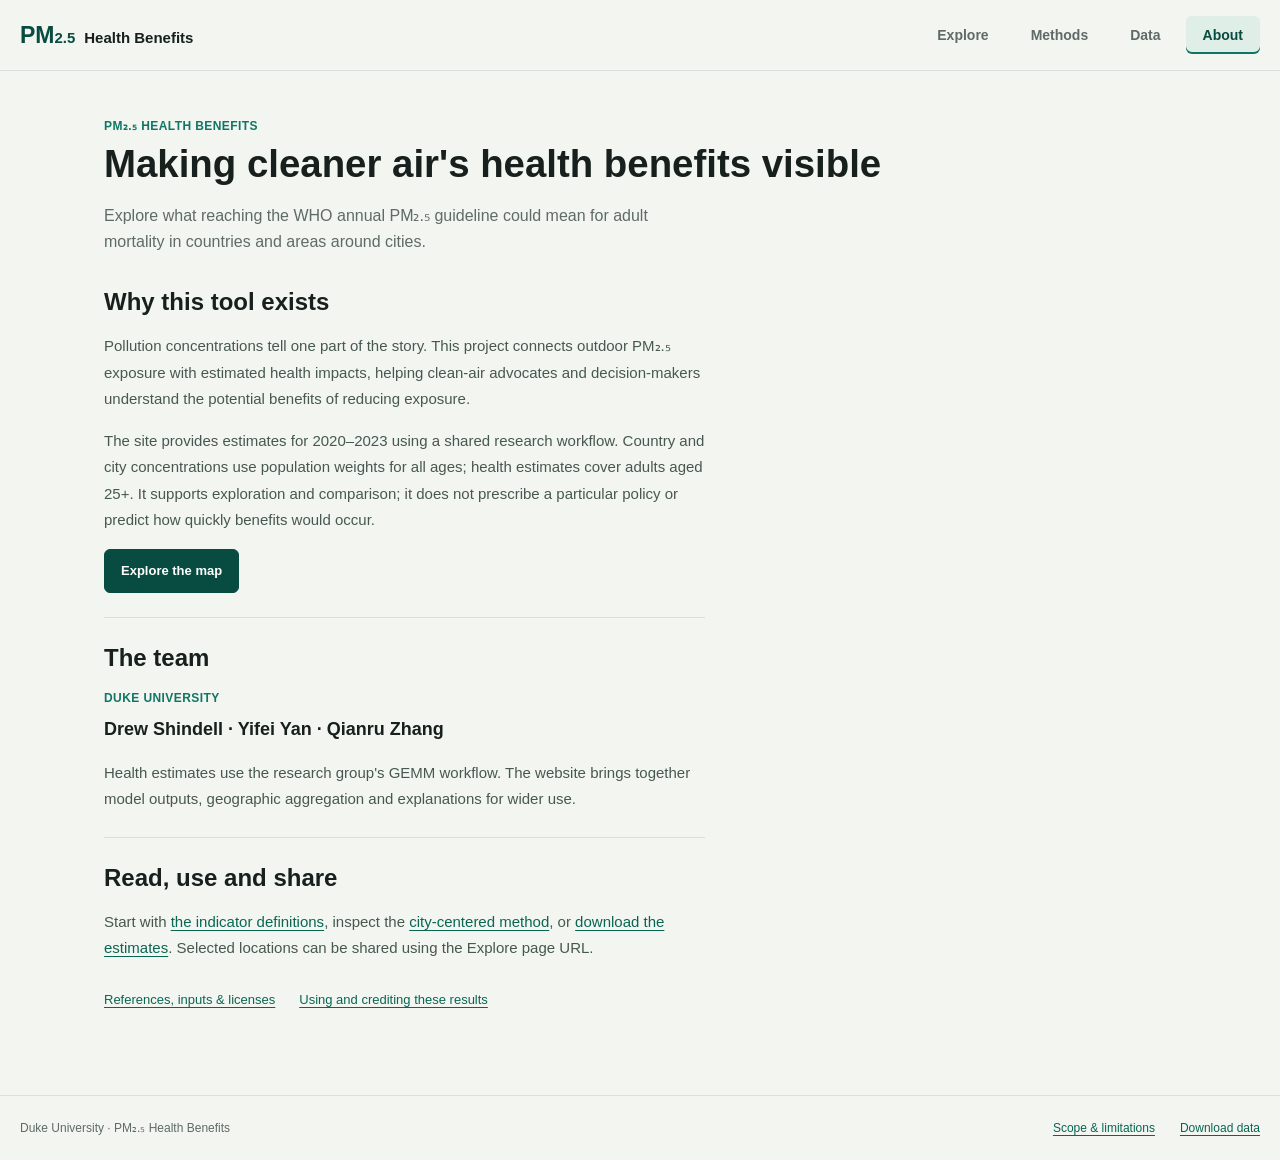
==== commit 8c3a253c: "1.1.0 Release v1.1.0: population-weighted concentrations and usability updates" ====
--- a/about.html
+++ b/about.html
@@ -12,4 +12,4 @@
 <meta property="og:image:height" content="630">
 <meta property="og:image:alt" content="PM₂.₅ Health Benefits: a world map of potential health benefits at the WHO guideline. Estimates for adults aged 25+, 2023.">
 <meta name="twitter:card" content="summary_large_image">
-</head><body><a class="skip-link" href="#main">Skip to content</a><header class="site-header"><a class="brand" href="./index.html">PM<sub>2.5</sub><span>Health Benefits</span></a><button class="nav-toggle" type="button" aria-controls="siteNav" aria-expanded="false">Menu</button><nav id="siteNav" aria-label="Main navigation"><a href="./index.html" >Explore</a><a href="./methods.html" >Methods</a><a href="./data.html" >Data</a><a href="./about.html" aria-current="page">About</a></nav></header><main id="main" class="content-page about-page"><p class="eyebrow">PM₂.₅ Health Benefits</p><h1>Making cleaner air's health benefits visible</h1><p class="page-lead">Explore what reaching the WHO annual PM₂.₅ guideline could mean for adult mortality in countries and areas around cities.</p><section class="about-section"><h2>Why this tool exists</h2><p>Pollution concentrations tell one part of the story. This project connects outdoor PM₂.₅ exposure with estimated health impacts, helping clean-air advocates and decision-makers understand the potential benefits of reducing exposure.</p><p>The site provides estimates for 2020–2023 using a shared research workflow. It supports exploration and comparison; it does not prescribe a particular policy or predict how quickly benefits would occur.</p><a class="button primary" href="./index.html">Explore the map</a></section><section class="about-section team-section"><h2>The team</h2><p class="eyebrow">Duke University</p><p class="team-names">Drew Shindell · Yifei Yan · Qianru Zhang</p><p>Health estimates use the research group's GEMM workflow. The website brings together model outputs, geographic aggregation and explanations for wider use.</p></section><section class="about-section"><h2>Read, use and share</h2><p>Start with <a href="./methods.html#indicators">the indicator definitions</a>, inspect the <a href="./methods.html#city-windows">city-centered method</a>, or <a href="./data.html">download the estimates</a>. Selected locations can be shared using the Explore page URL.</p><nav class="about-resources" aria-label="Sources and reuse"><a href="./methods.html#references">References, inputs &amp; licenses</a><a href="./data.html#crediting">Using and crediting these results</a></nav></section></main><footer class="site-footer"><span>Duke University · PM₂.₅ Health Benefits</span><a href="./methods.html#limitations">Scope &amp; limitations</a><a href="./data.html">Download data</a></footer></body></html>+</head><body><a class="skip-link" href="#main">Skip to content</a><header class="site-header"><a class="brand" href="./index.html">PM<sub>2.5</sub><span>Health Benefits</span></a><button class="nav-toggle" type="button" aria-controls="siteNav" aria-expanded="false">Menu</button><nav id="siteNav" aria-label="Main navigation"><a href="./index.html" >Explore</a><a href="./methods.html" >Methods</a><a href="./data.html" >Data</a><a href="./about.html" aria-current="page">About</a></nav></header><main id="main" class="content-page about-page"><p class="eyebrow">PM₂.₅ Health Benefits</p><h1>Making cleaner air's health benefits visible</h1><p class="page-lead">Explore what reaching the WHO annual PM₂.₅ guideline could mean for adult mortality in countries and areas around cities.</p><section class="about-section"><h2>Why this tool exists</h2><p>Pollution concentrations tell one part of the story. This project connects outdoor PM₂.₅ exposure with estimated health impacts, helping clean-air advocates and decision-makers understand the potential benefits of reducing exposure.</p><p>The site provides estimates for 2020–2023 using a shared research workflow. Country and city concentrations use population weights for all ages; health estimates cover adults aged 25+. It supports exploration and comparison; it does not prescribe a particular policy or predict how quickly benefits would occur.</p><a class="button primary" href="./index.html">Explore the map</a></section><section class="about-section team-section"><h2>The team</h2><p class="eyebrow">Duke University</p><p class="team-names">Drew Shindell · Yifei Yan · Qianru Zhang</p><p>Health estimates use the research group's GEMM workflow. The website brings together model outputs, geographic aggregation and explanations for wider use.</p></section><section class="about-section"><h2>Read, use and share</h2><p>Start with <a href="./methods.html#indicators">the indicator definitions</a>, inspect the <a href="./methods.html#city-windows">city-centered method</a>, or <a href="./data.html">download the estimates</a>. Selected locations can be shared using the Explore page URL.</p><nav class="about-resources" aria-label="Sources and reuse"><a href="./methods.html#references">References, inputs &amp; licenses</a><a href="./data.html#crediting">Using and crediting these results</a></nav></section></main><footer class="site-footer"><span>Duke University · PM₂.₅ Health Benefits</span><a href="./methods.html#limitations">Scope &amp; limitations</a><a href="./data.html">Download data</a></footer></body></html>
--- a/site.css
+++ b/site.css
@@ -291,3 +291,13 @@
 .resource-notice { margin: 12px 16px; font-size: 13px; line-height: 1.5; }
 .resource-notice .button { margin-left: 8px; padding: 5px 10px; }
 .search-notice[hidden], .resource-notice[hidden], #cityAvailability[hidden] { display: none; }
+
+/* Short methods context and an earlier search entry on compact layouts. */
+.app .methods-summary { margin: 0 0 18px; max-width: 110ch; color: var(--muted); font-size: 13px; line-height: 1.65; }
+.app .methods-summary strong { color: var(--ink); }
+.app .mobile-location-search[hidden] { display: none; }
+@media (max-width: 980px) {
+  .app .mobile-location-search { margin: 0 0 16px; padding: 16px; border: 1px solid var(--line); border-radius: var(--radius-card); background: var(--panel); }
+  .app .mobile-location-search h2 { margin: 0 0 12px; font-size: 18px; }
+  .app .mobile-location-search .picker-panel { grid-template-columns: minmax(0, 1.15fr) minmax(0, 1fr); margin: 0; }
+}
